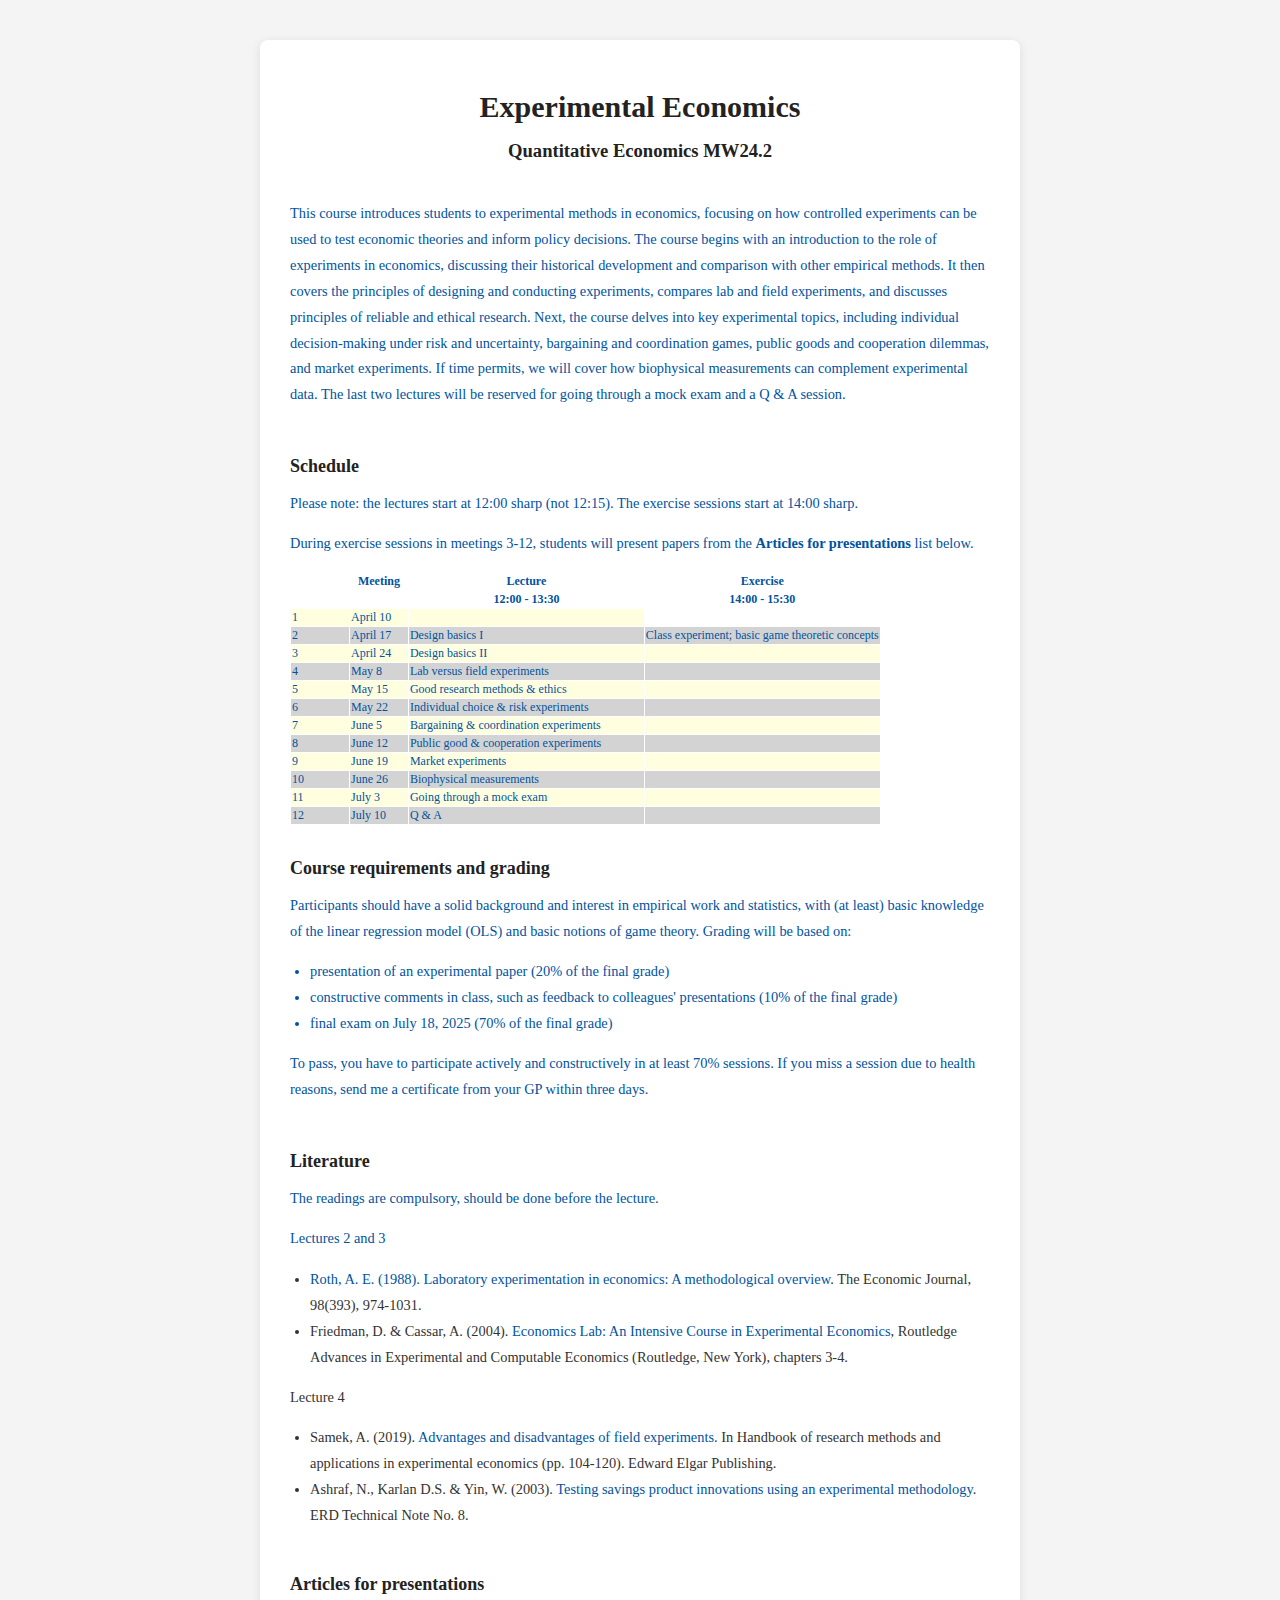
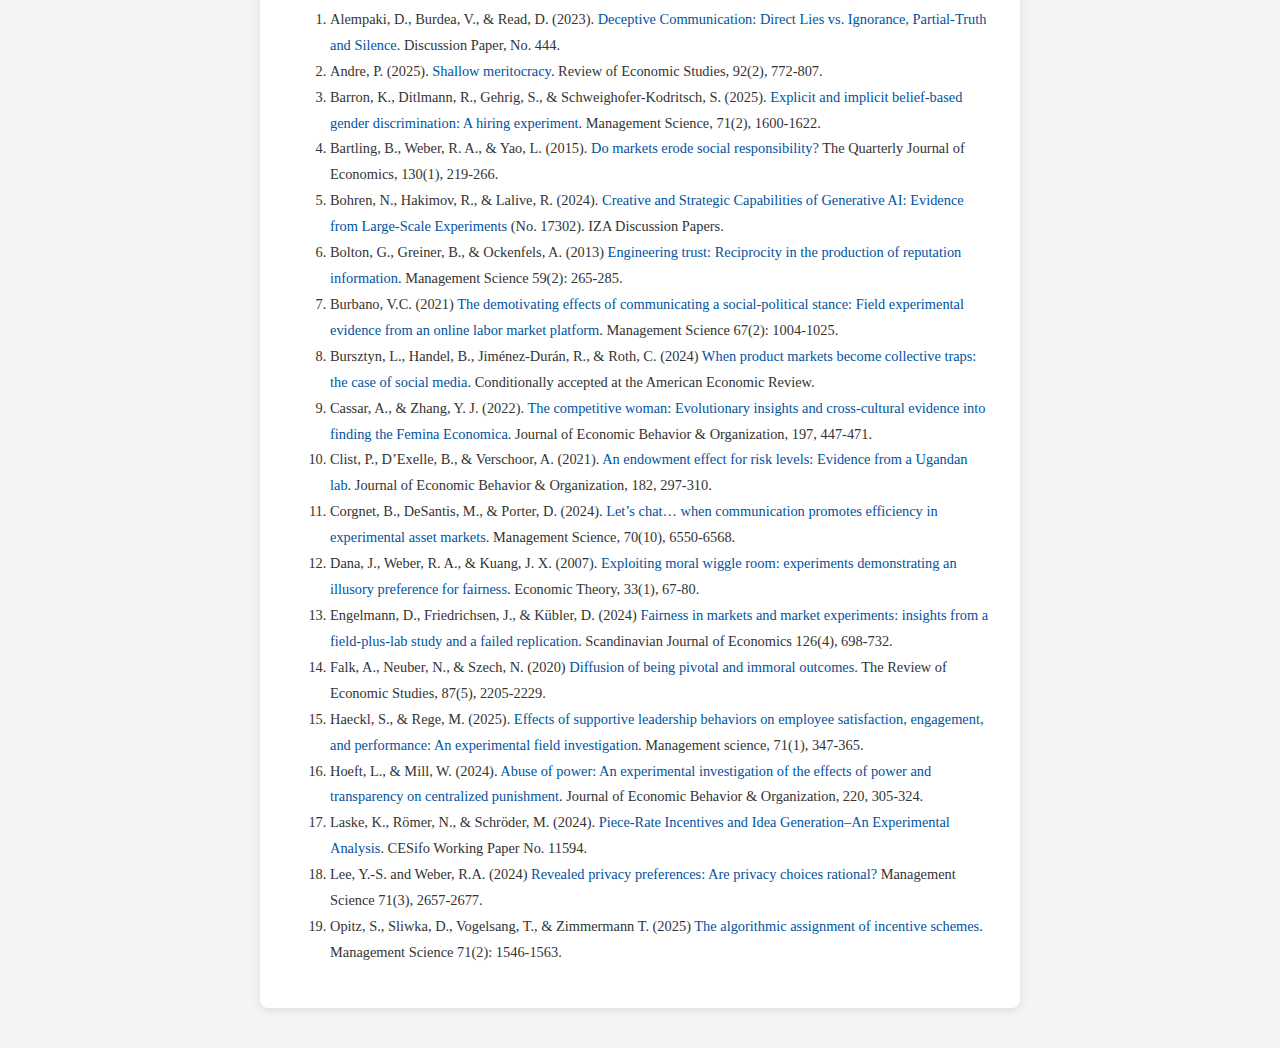
==== index.html @ a2928475 "Update index.html" ====
<!DOCTYPE html>
<html lang="en">
    <head>
        <meta charset="UTF-8">
        <meta http-equiv="X-UA-Compatible" content="IE=edge">
        <meta name="viewport" content="width=device-width, initial-scale=1.0">
        <link rel="stylesheet" href="style.css"><a href="
        <title>Experimental Economics</title>
    </head>
    <body>
        <div class="container">   
            <h1>Experimental Economics</h1>
            <h2>Quantitative Economics MW24.2</h2>
            <br>
            <p>
                This course introduces students to experimental methods in economics, focusing on how controlled 
                experiments can be used to test economic theories and inform policy decisions. The course begins with an introduction 
                to the role of experiments in economics, discussing their historical development and comparison with other empirical methods. 
                It then covers the principles of designing and conducting experiments, compares lab and field experiments, and discusses
                principles of reliable and ethical research.
                Next, the course delves into key experimental topics, including individual decision-making under risk and uncertainty, 
                bargaining and coordination games, public goods and cooperation dilemmas, and market experiments. If time permits, we will 
                cover how biophysical measurements can complement experimental data. 
                The last two lectures will be reserved for going through a mock exam and a Q & A session.
            </p>
            <br>
            <h3>Schedule</h3>
            <p>Please note: the lectures start at 12:00 sharp (not 12:15). The exercise sessions start at 14:00 sharp.</p>
            <p>During exercise sessions in meetings 3-12, students will present papers from the <b>Articles for presentations</b> list below.</p>
            <table>
                <tr style="background-color:#FFFFFF;"></a>
                  <th style="width:10%">&nbsp;</th>
                  <th style="width:10%">Meeting</th>
                  <th style="width:40%">Lecture</th>
                  <th style="width:40%">Exercise</th>
                </tr>
                <tr style="background-color:#FFFFFF;">
                    <th>&nbsp;</th>
                    <th>&nbsp;</th>
                    <th>12:00 - 13:30</th>
                    <th>14:00 - 15:30</th>
                  </tr>                
                <tr>
                  <td>1</td>  
                  <td>April 10</td>
                  <td><a href="https://www.dropbox.com/scl/fi/vbgrofi0t5a1emw2h4br3/Lecture_1.pdf?rlkey=j5sngg00bnp8q75toi586097x&st=6azu60cb&dl=0"Introduction to experiments</a></td>
                  <td style="background-color:#FFFFFF;"></td>
                </tr>
                <tr>
                  <td>2</td> 
                  <td>April 17</td>
                  <td>Design basics I</td>
                  <td>Class experiment; basic game theoretic concepts</td>
                </tr>
                <tr>
                    <td>3</td> 
                    <td>April 24</td>
                    <td>Design basics II</td>
                    <td>&nbsp;</td>
                </tr>  
                <tr>
                    <td>4</td> 
                    <td>May 8</td>
                    <td>Lab versus field experiments</td>
                    <td>&nbsp;</td>
                </tr>   
                <tr>
                    <td>5</td> 
                    <td>May 15</td>
                    <td>Good research methods & ethics</td>
                    <td>&nbsp;</td>
                </tr> 
                <tr>
                    <td>6</td> 
                    <td>May 22</td>
                    <td>Individual choice & risk experiments</td>
                    <td>&nbsp;</td>
                </tr>
                <tr>
                    <td>7</td> 
                    <td>June 5</td>
                    <td>Bargaining & coordination experiments</td>
                    <td>&nbsp;</td>
                <tr>
                  <td>8</td> 
                  <td>June 12</td>
                  <td>Public good & cooperation experiments</td>
                  <td>&nbsp;</td>
                </tr>                    
                <tr>
                    <td>9</td> 
                    <td>June 19</td>
                    <td>Market experiments</td>
                    <td>&nbsp;</td>
                </tr> 
                <tr>
                    <td>10</td> 
                    <td>June 26</td>
                    <td>Biophysical measurements</td>
                    <td>&nbsp;</td>
                </tr> 
                <tr>
                    <td>11</td> 
                    <td>July 3</td>
                    <td>Going through a mock exam</td>
                    <td>&nbsp;</td>
                </tr>   
                <tr>
                    <td>12</td> 
                    <td>July 10</td>
                    <td>Q & A</td>
                    <td>&nbsp;</td>
                </tr>                                                                                                                           
              </table> 
            <br>
            <h3>Course requirements and grading</h3>
            <p>
                Participants should have a solid background and interest in empirical work and statistics, with (at least) basic knowledge of the 
                linear regression model (OLS) and basic notions of game theory. Grading will be based on:
            </p> 
                 <ul>
                  <li>presentation of an experimental paper (20% of the final grade)</li>
                  <li>constructive comments in class, such as feedback to colleagues' presentations (10% of the final grade)</li>
                  <li>final exam on July 18, 2025 (70% of the final grade) </li>
                </ul>
            <p>    
            To pass, you have to participate actively and constructively in at least 70% sessions. If you miss a session due to health reasons, send 
            me a certificate from your GP within three days.
            </p>
            <br>
             <h3>Literature</h3>
            <p>The readings are compulsory, should be done before the lecture.</p>
            <p>Lectures 2 and 3</p>
            <ul>
                <li>Roth, A. E. (1988). <a href="https://www.dropbox.com/scl/fi/vqb1g70mbt7rr3k4dpwhp/Roth_1988_Laboratory_Experimentation.pdf?rlkey=qu9umwle7byryhwi5oecvs755&st=tt8s1czp&dl=0">Laboratory experimentation in economics: A methodological overview</a>. The Economic Journal, 98(393), 974-1031. 
                    </li>
                <li>Friedman, D. & Cassar, A. (2004). <a href="https://www.dropbox.com/scl/fi/g51mi5ais6f2twrq4s1cc/Friedman_Cassar_2004_Ch3-4_Experimental_design.pdf?rlkey=cx0uhe0u44jdwfael0ncspdec&st=m3cx46wg&dl=0">
                    Economics Lab: An Intensive Course in Experimental Economics</a>, Routledge Advances in Experimental and Computable Economics (Routledge, 
                    New York), chapters 3-4.</li>
            </ul>
            <p>Lecture 4</p>
            <ul>     
            <li>Samek, A. (2019). <a href="https://www.dropbox.com/scl/fi/4bwlc6j0nejfcqsk17yu5/Samek_2004.pdf?rlkey=dnf8pcckeew0z9q885ccyd419&st=30uqwz6j&dl=0">Advantages and disadvantages of field experiments</a>. 
                In Handbook of research methods and applications in experimental economics (pp. 104-120). Edward Elgar Publishing.</li>
                <li>Ashraf, N., Karlan D.S. & Yin, W. (2003). <a href="https://www.dropbox.com/scl/fi/9n03p03ri8ni1emvo59oy/Ashraf_Karlan_Yin_2003_testing-savings-product-innovation.pdf?rlkey=m4l8mf9v8jkhpdhtsjl9hiqo0&st=hmny1fwb&dl=0">
                    Testing savings product innovations using an experimental methodology</a>. ERD Technical Note No. 8.
                    </li>
            </ul>
            <br>
             <h3>Articles for presentations</h3>
            <ol>
                <li>Alempaki, D., Burdea, V., & Read, D. (2023). <a href="https://www.dropbox.com/scl/fi/dpi5iucrz5yqd5q15d456/Alempaki_Burdea_Read_WP_2023.pdf?rlkey=nf162dgo8brig5pznbb523431&st=wld2t8ox&dl=0">Deceptive Communication: Direct Lies vs. Ignorance, Partial-Truth and Silence</a>. Discussion Paper, No. 444.</li>
                <li>Andre, P. (2025). <a href="https://www.dropbox.com/scl/fi/5pdrnuxyb6hdfld9r92sa/Andre_ReStat_2025.pdf?rlkey=uvcnlunq307gdil2dqk63k1of&st=579v5hzq&dl=0">Shallow meritocracy</a>. Review of Economic Studies, 92(2), 772-807.</li>
                <li>Barron, K., Ditlmann, R., Gehrig, S., & Schweighofer-Kodritsch, S. (2025). <a href="https://www.dropbox.com/scl/fi/glm011kz7bogdc1m3b6of/Barron_Ditlmann_Gehrig_Schweighofer-Kodritsch_2024.pdf?rlkey=dsefltn0sld1b02ftlo8jw5r7&st=z4yqqsp7&dl=0">Explicit and implicit belief-based gender discrimination: A hiring experiment</a>. Management Science, 71(2), 1600-1622.</li>
                <li>Bartling, B., Weber, R. A., & Yao, L. (2015). <a href="https://www.dropbox.com/scl/fi/y2u4x8sozilaaam0sxd4c/Bartling_Weber_Yao_QJE_2015.pdf?rlkey=trqp9bsfud77kx9q4r7y4f6wm&st=yyfm8dd5&dl=0">Do markets erode social responsibility?</a> The Quarterly Journal of Economics, 130(1), 219-266.</li>
                <li>Bohren, N., Hakimov, R., & Lalive, R. (2024). <a href="https://www.dropbox.com/scl/fi/xqla3mvvubhfsu18cuu7n/Bohren_Hakimov_Lalive_WP_2024.pdf?rlkey=lwkk210nt0dm89k2v0c9smdu1&st=j6e7wq3k&dl=0">Creative and Strategic Capabilities of Generative AI: Evidence from Large-Scale Experiments</a> (No. 17302). IZA Discussion Papers.</li>
                <li>Bolton, G., Greiner, B., & Ockenfels, A. (2013) <a href="https://www.dropbox.com/scl/fi/54avb2sm18mb8sxdxd4vp/Bolton_Greiner_Ockenfels_MNSC_2013.pdf?rlkey=1vfmmfknr8h2ctur23949jolr&st=ki9d601x&dl=0">Engineering trust: Reciprocity in the production of reputation information</a>. Management Science 59(2): 265-285.</li>
                <li>Burbano, V.C. (2021) <a href="https://www.dropbox.com/scl/fi/538550sbtfbwr8znbh0fh/Burbano_MNSC_2021.pdf?rlkey=7hvwxor2pdojykvf5ae9u25bb&st=bqmnfox0&dl=0">The demotivating effects of communicating a social-political stance: Field experimental evidence from an online labor market platform</a>. Management Science 67(2): 1004-1025.</li>
                <li>Bursztyn, L., Handel, B.,  Jiménez-Durán, R., & Roth, C. (2024) <a href="https://www.dropbox.com/scl/fi/nmbzjkvpzh5sdxsbsgswg/Bursztyn_Handel_Jimenez-Duran_Roth_WP_2024.pdf?rlkey=xsdd75meziooaaehvg0s2mofv&st=v4un18lt&dl=0">When product markets become collective traps: the case of social media</a>. Conditionally accepted at the American Economic Review.</li>
                <li>Cassar, A., & Zhang, Y. J. (2022). <a href="https://www.dropbox.com/scl/fi/8yg4gtrl9dzxfywy9h9xg/Cassar_Zhang_JEBO_2022.pdf?rlkey=acoy8jhrdurzpb59zzziqo4l8&st=w63a943i&dl=0">The competitive woman: Evolutionary insights and cross-cultural evidence into finding the Femina Economica</a>. Journal of Economic Behavior & Organization, 197, 447-471.</li>
                <li>Clist, P., D’Exelle, B., & Verschoor, A. (2021). <a href="https://www.dropbox.com/scl/fi/ny4r81z0f6azibzzr08aq/Clist_DExelle_Verschoor_JEBO_2021.pdf?rlkey=muyw4cjsyck8glger2ddyegav&st=newc9pai&dl=0">An endowment effect for risk levels: Evidence from a Ugandan lab</a>. Journal of Economic Behavior & Organization, 182, 297-310.</li>
                <li>Corgnet, B., DeSantis, M., & Porter, D. (2024). <a href="https://www.dropbox.com/scl/fi/ntmdkcrbyqpwig2hx36sv/Corgnet_DeSantis_Porter_2023.pdf?rlkey=4r9t8qdycrr54avyktdr8afow&st=fccytdyc&dl=0">Let’s chat… when communication promotes efficiency in experimental asset markets</a>. Management Science, 70(10), 6550-6568.</li>
                <li>Dana, J., Weber, R. A., & Kuang, J. X. (2007). <a href="https://www.dropbox.com/scl/fi/1l1qir2zmbvv857aafzz7/Dana_Weber_Kuang_ET_2007.pdf?rlkey=rz3bgjt0zapkuai05aewnhfv0&st=831whmw9&dl=0">Exploiting moral wiggle room: experiments demonstrating an illusory preference for fairness</a>. Economic Theory, 33(1), 67-80.</li>
                <li>Engelmann, D., Friedrichsen, J., & Kübler, D. (2024) <a href="https://www.dropbox.com/scl/fi/4v12skvnhpktgb6dzisgd/Engelmann_Friedrichsen_Kuebler_ScandJ_2024.pdf?rlkey=8bws9abs1vhyuxy6zschxxf7b&st=4e66btkj&dl=0">Fairness in markets and market experiments: insights from a field-plus-lab study and a failed replication</a>. Scandinavian Journal of Economics 126(4), 698-732.</li>
                <li>Falk, A., Neuber, N., & Szech, N. (2020) <a href="https://www.dropbox.com/scl/fi/7uf93ktab1kg5jtxp0oj7/Falk_Neuber_Szech_ReStat_2020.pdf?rlkey=m1lglfpeie3qzs5fz6oja1l2o&st=p4q2bwe2&dl=0">Diffusion of being pivotal and immoral outcomes</a>. The Review of Economic Studies, 87(5), 2205-2229.</li>
                <li>Haeckl, S., & Rege, M. (2025). <a href="https://www.dropbox.com/scl/fi/oywrg5ewkf0v1ytybeccf/Haeckl_Rege_MNSC_2025.pdf?rlkey=6kyl67js1331hfp8532c7e06a&st=3tr3q5vr&dl=0">Effects of supportive leadership behaviors on employee satisfaction, engagement, and performance: An experimental field investigation</a>. Management science, 71(1), 347-365.</li>
                <li>Hoeft, L., & Mill, W. (2024). <a href="https://www.dropbox.com/scl/fi/8z9hnze0cu70002baraky/Hoeft_Mill_JEBO_2024.pdf?rlkey=miftsl5ehgio54ohhdbwow47y&st=u25paiil&dl=0">Abuse of power: An experimental investigation of the effects of power and transparency on centralized punishment</a>. Journal of Economic Behavior & Organization, 220, 305-324.</li>
                <li>Laske, K., Römer, N., & Schröder, M. (2024). <a href="https://www.dropbox.com/scl/fi/eu90nm4osdft2zrmy20wi/Laske_Roemer_Schroeder_WP_2024.pdf?rlkey=wubr9epb1dyrcfpztl1dwx1iy&st=n2utvnji&dl=0">Piece-Rate Incentives and Idea Generation–An Experimental Analysis</a>. CESifo Working Paper No. 11594.</li>
                <li>Lee, Y.-S. and Weber, R.A. (2024) <a href="https://www.dropbox.com/scl/fi/h0x11yavb7z7nrfdwh54m/Lee_Weber_MNSC_2025.pdf?rlkey=bfwf7kj3nvlx7f1ube6ctjgn6&st=nlhl505a&dl=0">Revealed privacy preferences: Are privacy choices rational?</a> Management Science 71(3), 2657-2677.</li>
                <li>Opitz, S., Sliwka, D., Vogelsang, T., & Zimmermann T. (2025) <a href="https://www.dropbox.com/scl/fi/5mzvdn1yij3maxarx3zpp/Opitz_Sliwka_Vogelsang_Zimmermann_MNSC_2025.pdf?rlkey=8y7fqyjc4eyt2bcf0jt1ooptd&st=dcuzov8h&dl=0">The algorithmic assignment of incentive schemes</a>. Management Science 71(2): 1546-1563.</li>
            </ol>
            

        </div>
    </body>
</html>
---- style.css ----
html {
    font-size: 12px;
    font-family: 'Garamond', serif;
    background-color: #F4F4F4;
    color: #333;
}

body {
    max-width: 700px;
    margin: 40px auto;
    background-color: white;
    padding: 30px;
    border-radius: 8px;
    box-shadow: 0 2px 10px rgba(0, 0, 0, 0.1);
}

h1 {
    font-size: 2.5rem;
    text-align: center;
    margin-bottom: 10px;
    color: #222;
}

h2 {
    font-size: 1.55rem;
    text-align: center;
    margin-bottom: 10px;
    color: #222;
}

h3 {
    font-size: 1.5rem;
    text-align: left;
    margin-bottom: 10px;
    color: #222;
}

p, li {
    font-size: 1.2rem;
    line-height: 1.8;
}

ul {
    padding-left: 20px;
}

a {
    color: #00539F;
    text-decoration: none;
}

a:hover {
    text-decoration: underline;
}

table, th, td {
    border: 1px solid white;
    border-collapse: collapse;
  }
 
tbody tr:nth-child(odd) {
    background-color: #FFFFE0;
  }
tbody tr:nth-child(even) {
    background-color: #D3D3D3;
  }
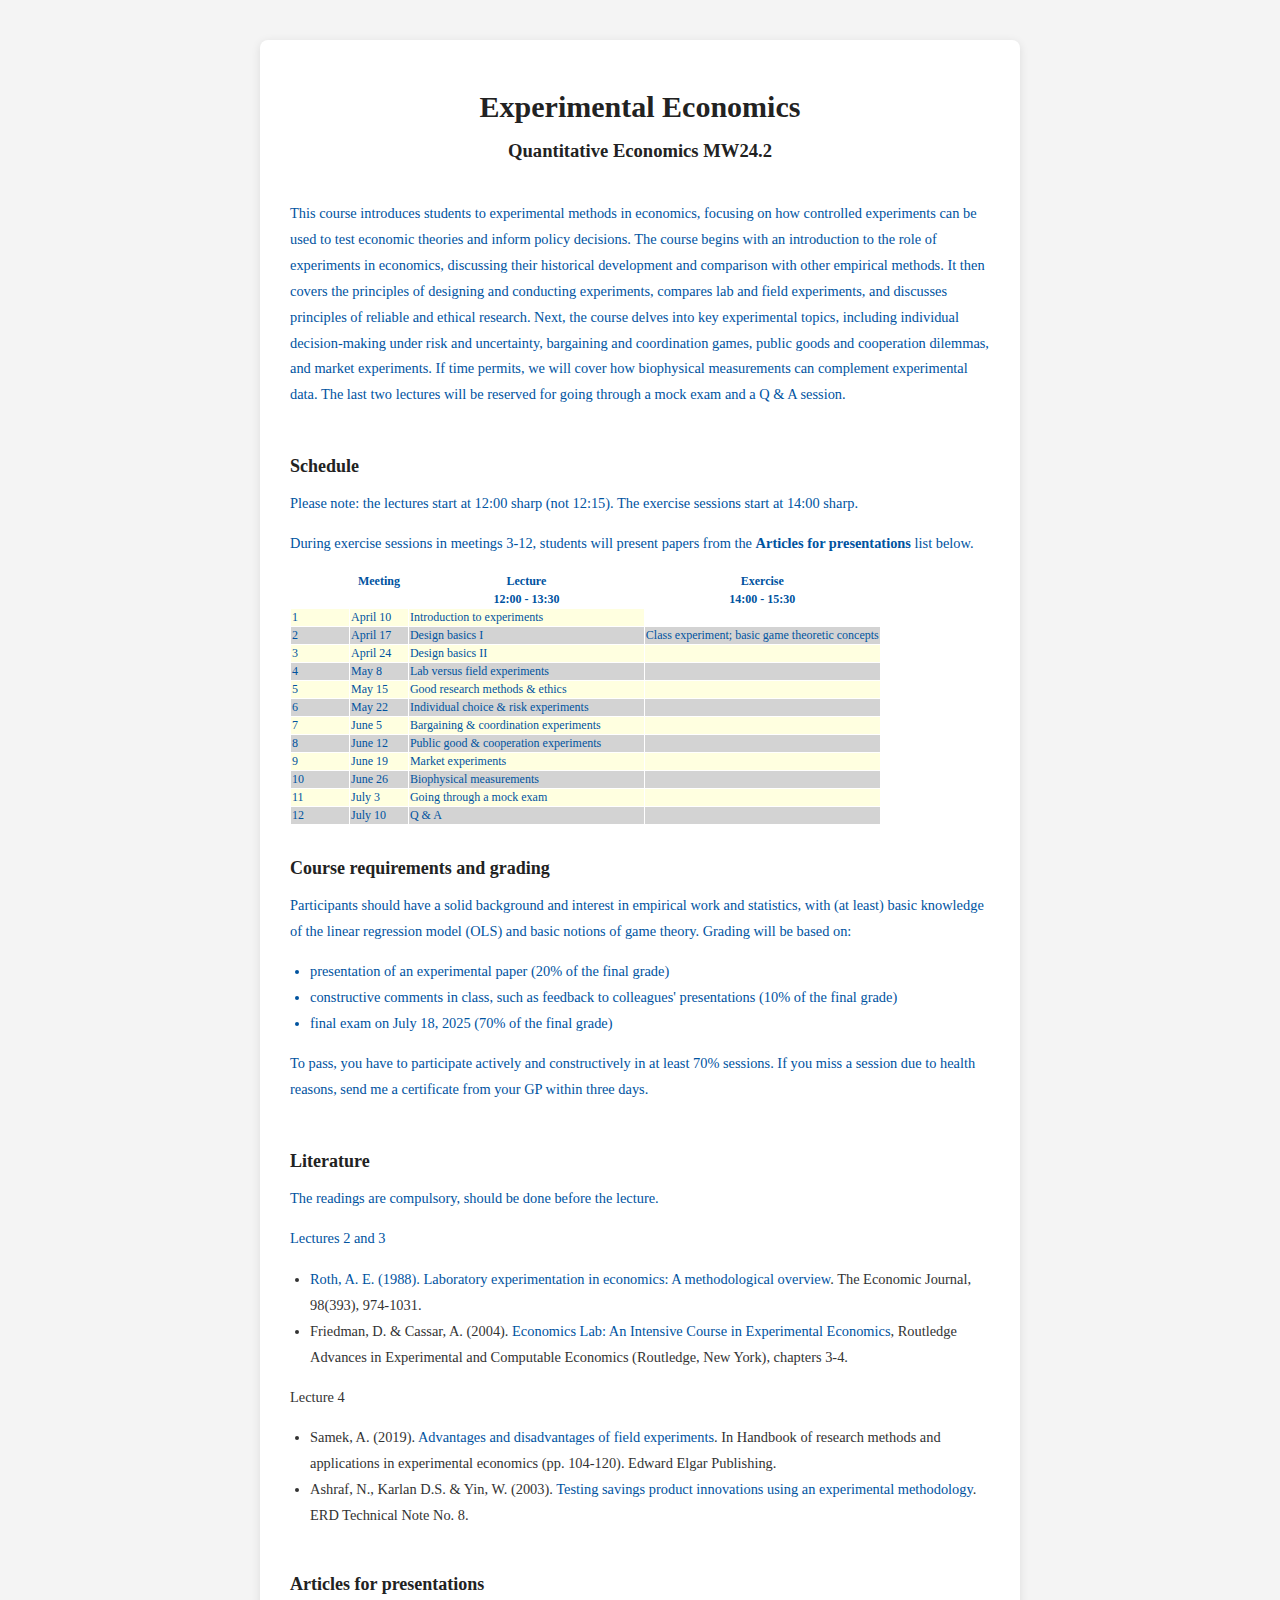
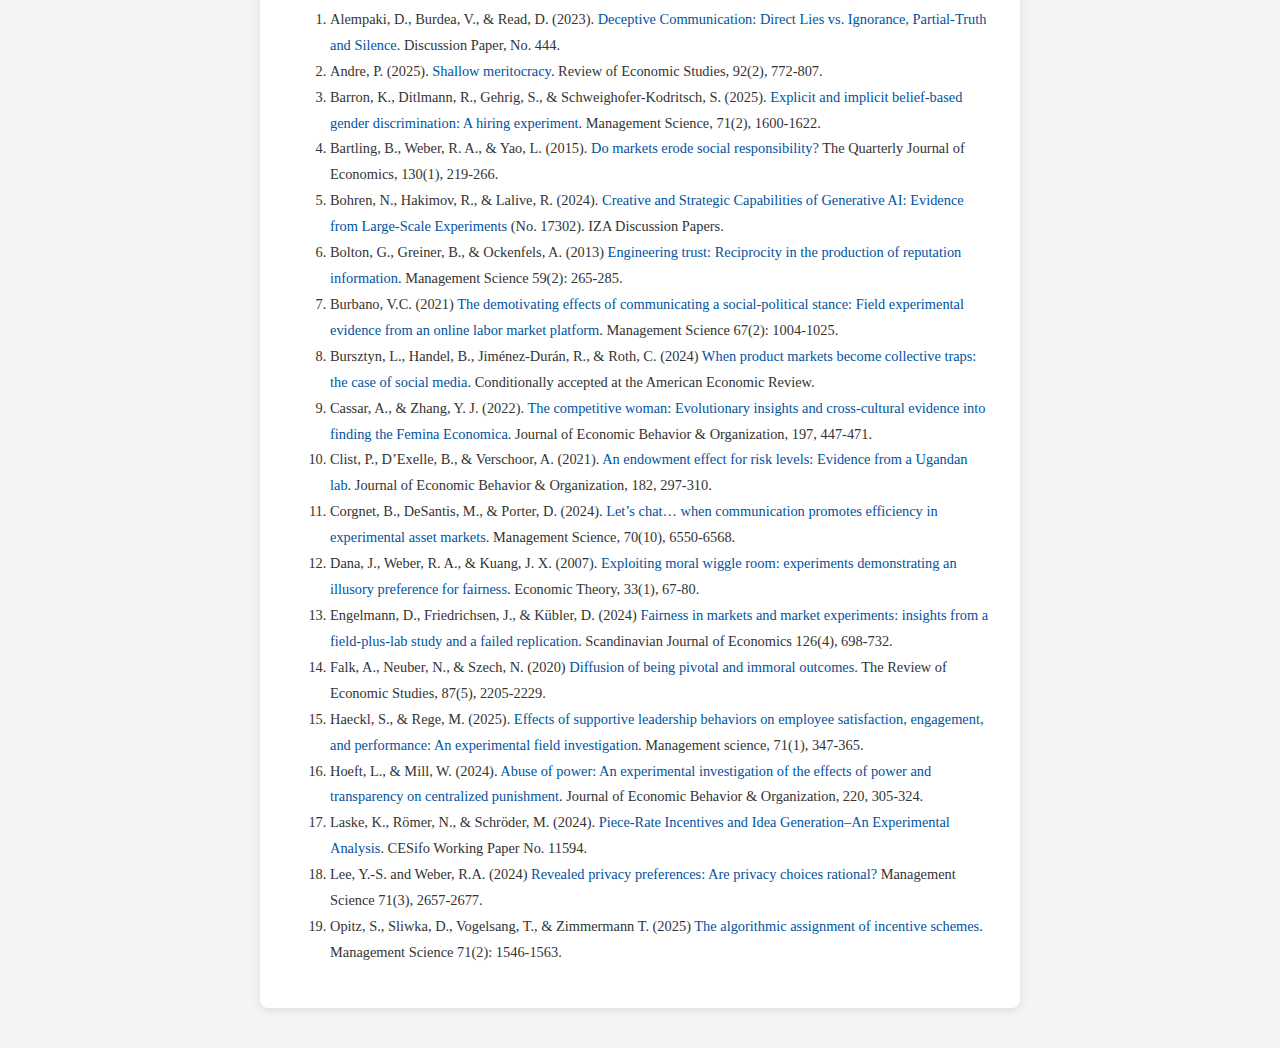
==== commit 765aff2f: "Update index.html" ====
--- a/index.html
+++ b/index.html
@@ -43,7 +43,7 @@
                 <tr>
                   <td>1</td>  
                   <td>April 10</td>
-                  <td><a href="https://www.dropbox.com/scl/fi/vbgrofi0t5a1emw2h4br3/Lecture_1.pdf?rlkey=j5sngg00bnp8q75toi586097x&st=6azu60cb&dl=0"Introduction to experiments</a></td>
+                  <td><a href="https://www.dropbox.com/scl/fi/vbgrofi0t5a1emw2h4br3/Lecture_1.pdf?rlkey=j5sngg00bnp8q75toi586097x&st=6azu60cb&dl=0">Introduction to experiments</a></td>
                   <td style="background-color:#FFFFFF;"></td>
                 </tr>
                 <tr>
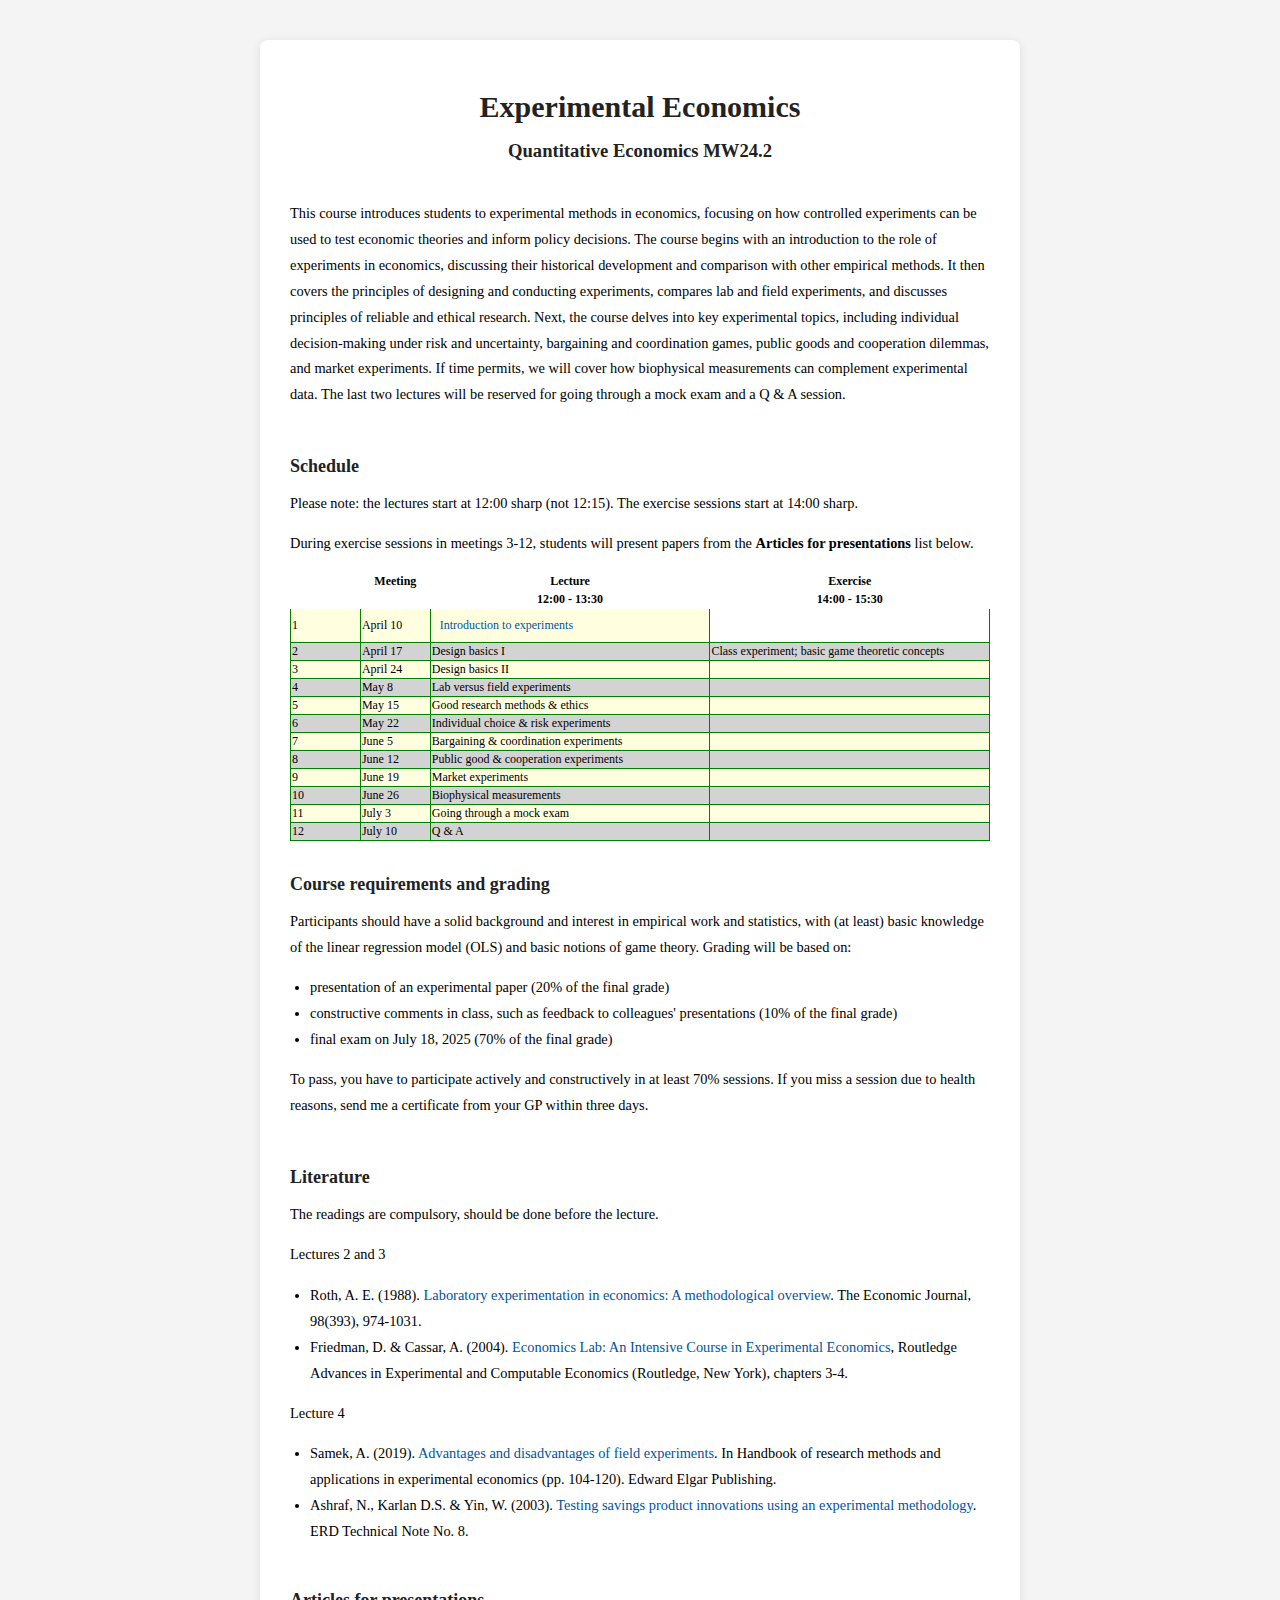
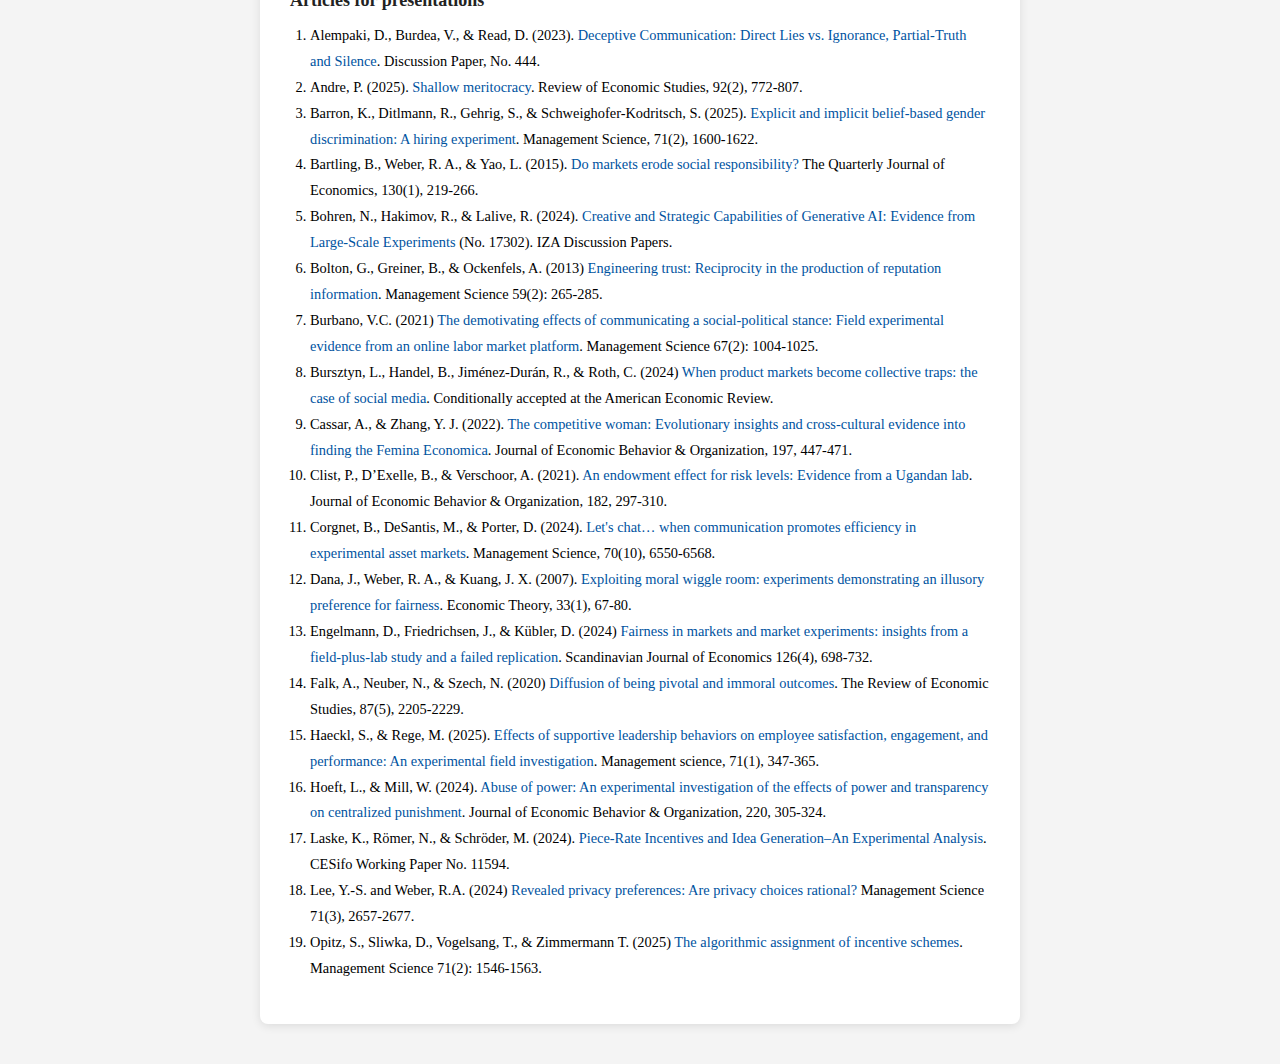
==== commit 27e09448: "Update index.html" ====
--- a/index.html
+++ b/index.html
@@ -4,7 +4,7 @@
         <meta charset="UTF-8">
         <meta http-equiv="X-UA-Compatible" content="IE=edge">
         <meta name="viewport" content="width=device-width, initial-scale=1.0">
-        <link rel="stylesheet" href="style.css"><a href="
+        <link rel="stylesheet" href="style.css">
         <title>Experimental Economics</title>
     </head>
     <body>
@@ -159,7 +159,7 @@
                 <li>Bursztyn, L., Handel, B.,  Jiménez-Durán, R., & Roth, C. (2024) <a href="https://www.dropbox.com/scl/fi/nmbzjkvpzh5sdxsbsgswg/Bursztyn_Handel_Jimenez-Duran_Roth_WP_2024.pdf?rlkey=xsdd75meziooaaehvg0s2mofv&st=v4un18lt&dl=0">When product markets become collective traps: the case of social media</a>. Conditionally accepted at the American Economic Review.</li>
                 <li>Cassar, A., & Zhang, Y. J. (2022). <a href="https://www.dropbox.com/scl/fi/8yg4gtrl9dzxfywy9h9xg/Cassar_Zhang_JEBO_2022.pdf?rlkey=acoy8jhrdurzpb59zzziqo4l8&st=w63a943i&dl=0">The competitive woman: Evolutionary insights and cross-cultural evidence into finding the Femina Economica</a>. Journal of Economic Behavior & Organization, 197, 447-471.</li>
                 <li>Clist, P., D’Exelle, B., & Verschoor, A. (2021). <a href="https://www.dropbox.com/scl/fi/ny4r81z0f6azibzzr08aq/Clist_DExelle_Verschoor_JEBO_2021.pdf?rlkey=muyw4cjsyck8glger2ddyegav&st=newc9pai&dl=0">An endowment effect for risk levels: Evidence from a Ugandan lab</a>. Journal of Economic Behavior & Organization, 182, 297-310.</li>
-                <li>Corgnet, B., DeSantis, M., & Porter, D. (2024). <a href="https://www.dropbox.com/scl/fi/ntmdkcrbyqpwig2hx36sv/Corgnet_DeSantis_Porter_2023.pdf?rlkey=4r9t8qdycrr54avyktdr8afow&st=fccytdyc&dl=0">Let’s chat… when communication promotes efficiency in experimental asset markets</a>. Management Science, 70(10), 6550-6568.</li>
+                <li>Corgnet, B., DeSantis, M., & Porter, D. (2024). <a href="https://www.dropbox.com/scl/fi/ntmdkcrbyqpwig2hx36sv/Corgnet_DeSantis_Porter_2023.pdf?rlkey=4r9t8qdycrr54avyktdr8afow&st=fccytdyc&dl=0">Let's chat… when communication promotes efficiency in experimental asset markets</a>. Management Science, 70(10), 6550-6568.</li>
                 <li>Dana, J., Weber, R. A., & Kuang, J. X. (2007). <a href="https://www.dropbox.com/scl/fi/1l1qir2zmbvv857aafzz7/Dana_Weber_Kuang_ET_2007.pdf?rlkey=rz3bgjt0zapkuai05aewnhfv0&st=831whmw9&dl=0">Exploiting moral wiggle room: experiments demonstrating an illusory preference for fairness</a>. Economic Theory, 33(1), 67-80.</li>
                 <li>Engelmann, D., Friedrichsen, J., & Kübler, D. (2024) <a href="https://www.dropbox.com/scl/fi/4v12skvnhpktgb6dzisgd/Engelmann_Friedrichsen_Kuebler_ScandJ_2024.pdf?rlkey=8bws9abs1vhyuxy6zschxxf7b&st=4e66btkj&dl=0">Fairness in markets and market experiments: insights from a field-plus-lab study and a failed replication</a>. Scandinavian Journal of Economics 126(4), 698-732.</li>
                 <li>Falk, A., Neuber, N., & Szech, N. (2020) <a href="https://www.dropbox.com/scl/fi/7uf93ktab1kg5jtxp0oj7/Falk_Neuber_Szech_ReStat_2020.pdf?rlkey=m1lglfpeie3qzs5fz6oja1l2o&st=p4q2bwe2&dl=0">Diffusion of being pivotal and immoral outcomes</a>. The Review of Economic Studies, 87(5), 2205-2229.</li>
--- a/style.css
+++ b/style.css
@@ -38,29 +38,53 @@
 p, li {
     font-size: 1.2rem;
     line-height: 1.8;
+    color: #000;
 }
 
-ul {
+ul, ol {
     padding-left: 20px;
 }
 
+/* All text should be black by default */
+body {
+    color: #000;
+}
+
+/* Only link text should be blue */
 a {
     color: #00539F;
     text-decoration: none;
 }
 
-a:hover {
-    text-decoration: underline;
-}
-
+/* Table styling */
 table, th, td {
     border: 1px solid white;
     border-collapse: collapse;
-  }
- 
+}
+
+td {
+    width: 200px;
+    border: solid 1px green;
+    height: 100%;
+}
+
 tbody tr:nth-child(odd) {
     background-color: #FFFFE0;
-  }
+}
+
 tbody tr:nth-child(even) {
     background-color: #D3D3D3;
-  }
+}
+
+/* Make lecture links full-width */
+td a[href*="dropbox.com"] {
+    display: block;
+    height: 100%;
+    width: 100%;
+    padding: 8px;
+    box-sizing: border-box;
+}
+
+td a[href*="dropbox.com"]:hover {
+    background-color: yellow;
+}
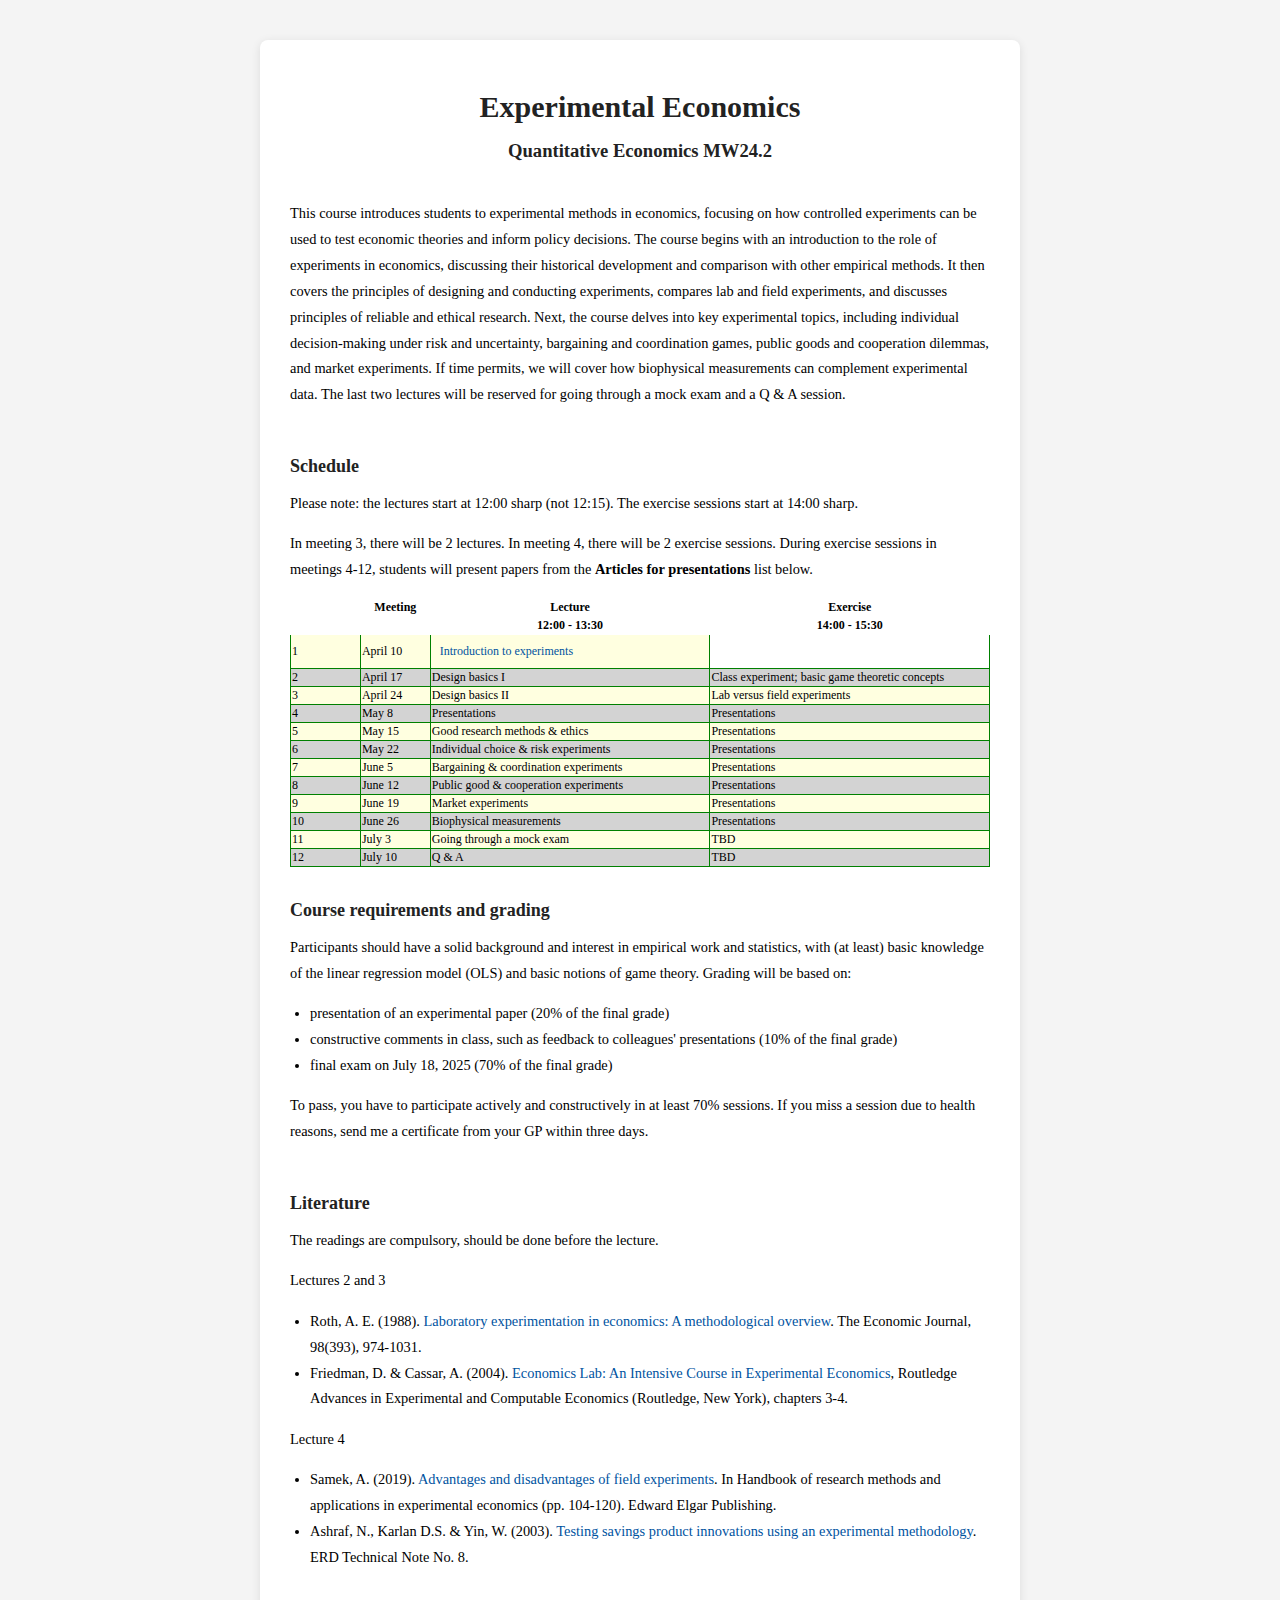
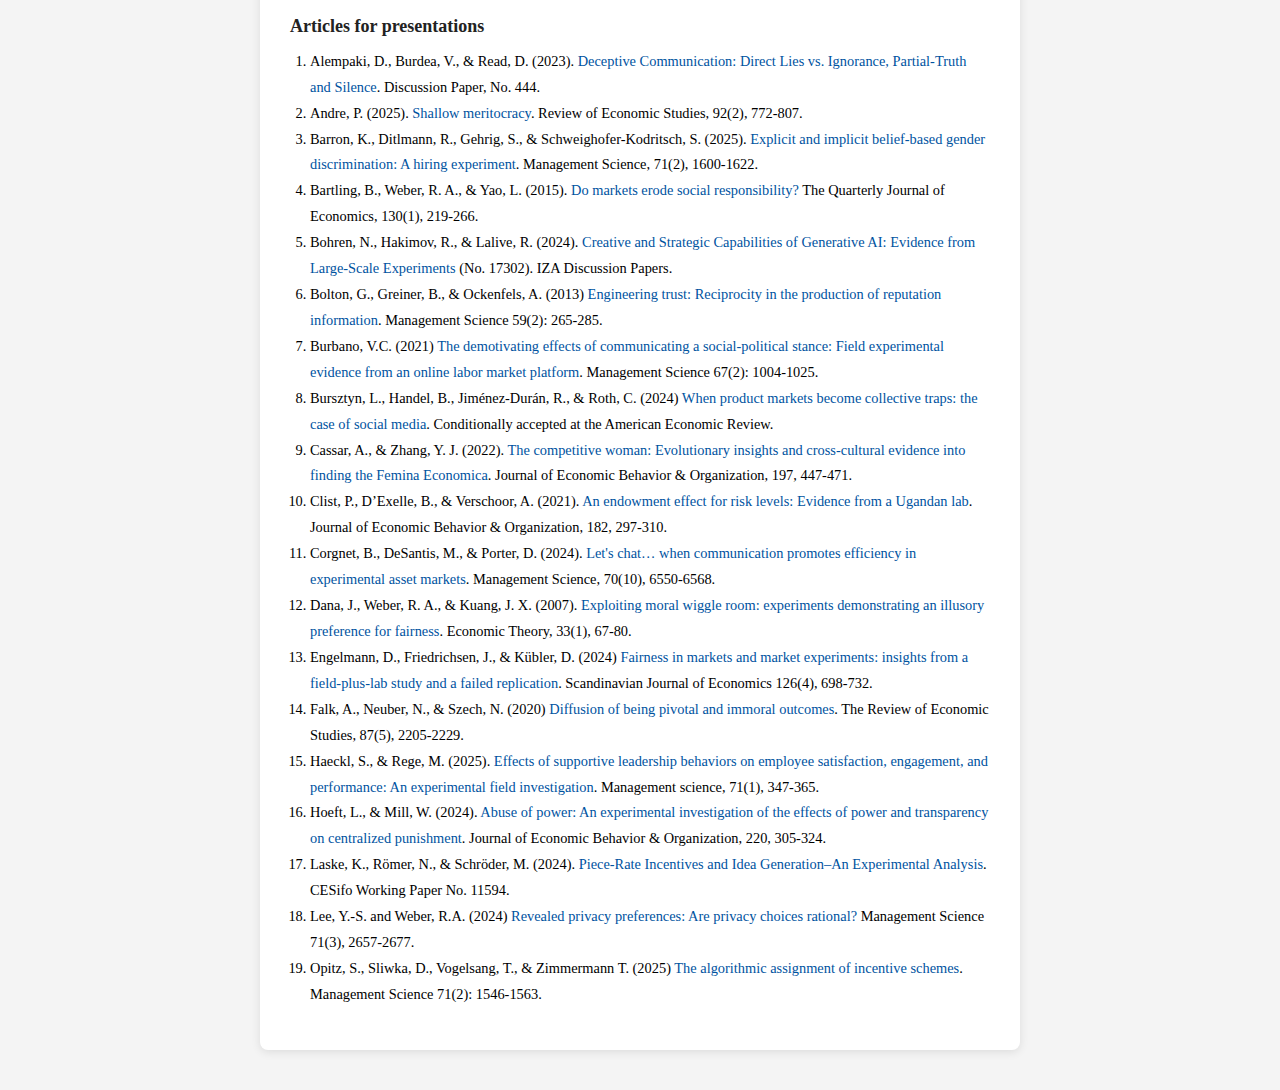
==== commit 0cd1e622: "Update index.html" ====
--- a/index.html
+++ b/index.html
@@ -26,7 +26,7 @@
             <br>
             <h3>Schedule</h3>
             <p>Please note: the lectures start at 12:00 sharp (not 12:15). The exercise sessions start at 14:00 sharp.</p>
-            <p>During exercise sessions in meetings 3-12, students will present papers from the <b>Articles for presentations</b> list below.</p>
+            <p>In meeting 3, there will be 2 lectures. In meeting 4, there will be 2 exercise sessions. During exercise sessions in meetings 4-12, students will present papers from the <b>Articles for presentations</b> list below.</p>
             <table>
                 <tr style="background-color:#FFFFFF;"></a>
                   <th style="width:10%">&nbsp;</th>
@@ -56,60 +56,60 @@
                     <td>3</td> 
                     <td>April 24</td>
                     <td>Design basics II</td>
-                    <td>&nbsp;</td>
+                    <td>Lab versus field experiments</td>
                 </tr>  
                 <tr>
                     <td>4</td> 
                     <td>May 8</td>
-                    <td>Lab versus field experiments</td>
-                    <td>&nbsp;</td>
+                    <td>Presentations</td>
+                    <td>Presentations</td>
                 </tr>   
                 <tr>
                     <td>5</td> 
                     <td>May 15</td>
                     <td>Good research methods & ethics</td>
-                    <td>&nbsp;</td>
+                    <td>Presentations</td>
                 </tr> 
                 <tr>
                     <td>6</td> 
                     <td>May 22</td>
                     <td>Individual choice & risk experiments</td>
-                    <td>&nbsp;</td>
+                    <td>Presentations</td>
                 </tr>
                 <tr>
                     <td>7</td> 
                     <td>June 5</td>
                     <td>Bargaining & coordination experiments</td>
-                    <td>&nbsp;</td>
+                    <td>Presentations</td>
                 <tr>
                   <td>8</td> 
                   <td>June 12</td>
                   <td>Public good & cooperation experiments</td>
-                  <td>&nbsp;</td>
+                  <td>Presentations</td>
                 </tr>                    
                 <tr>
                     <td>9</td> 
                     <td>June 19</td>
                     <td>Market experiments</td>
-                    <td>&nbsp;</td>
+                    <td>Presentations</td>
                 </tr> 
                 <tr>
                     <td>10</td> 
                     <td>June 26</td>
                     <td>Biophysical measurements</td>
-                    <td>&nbsp;</td>
+                    <td>Presentations</td>
                 </tr> 
                 <tr>
                     <td>11</td> 
                     <td>July 3</td>
                     <td>Going through a mock exam</td>
-                    <td>&nbsp;</td>
+                    <td>TBD</td>
                 </tr>   
                 <tr>
                     <td>12</td> 
                     <td>July 10</td>
                     <td>Q & A</td>
-                    <td>&nbsp;</td>
+                    <td>TBD</td>
                 </tr>                                                                                                                           
               </table> 
             <br>
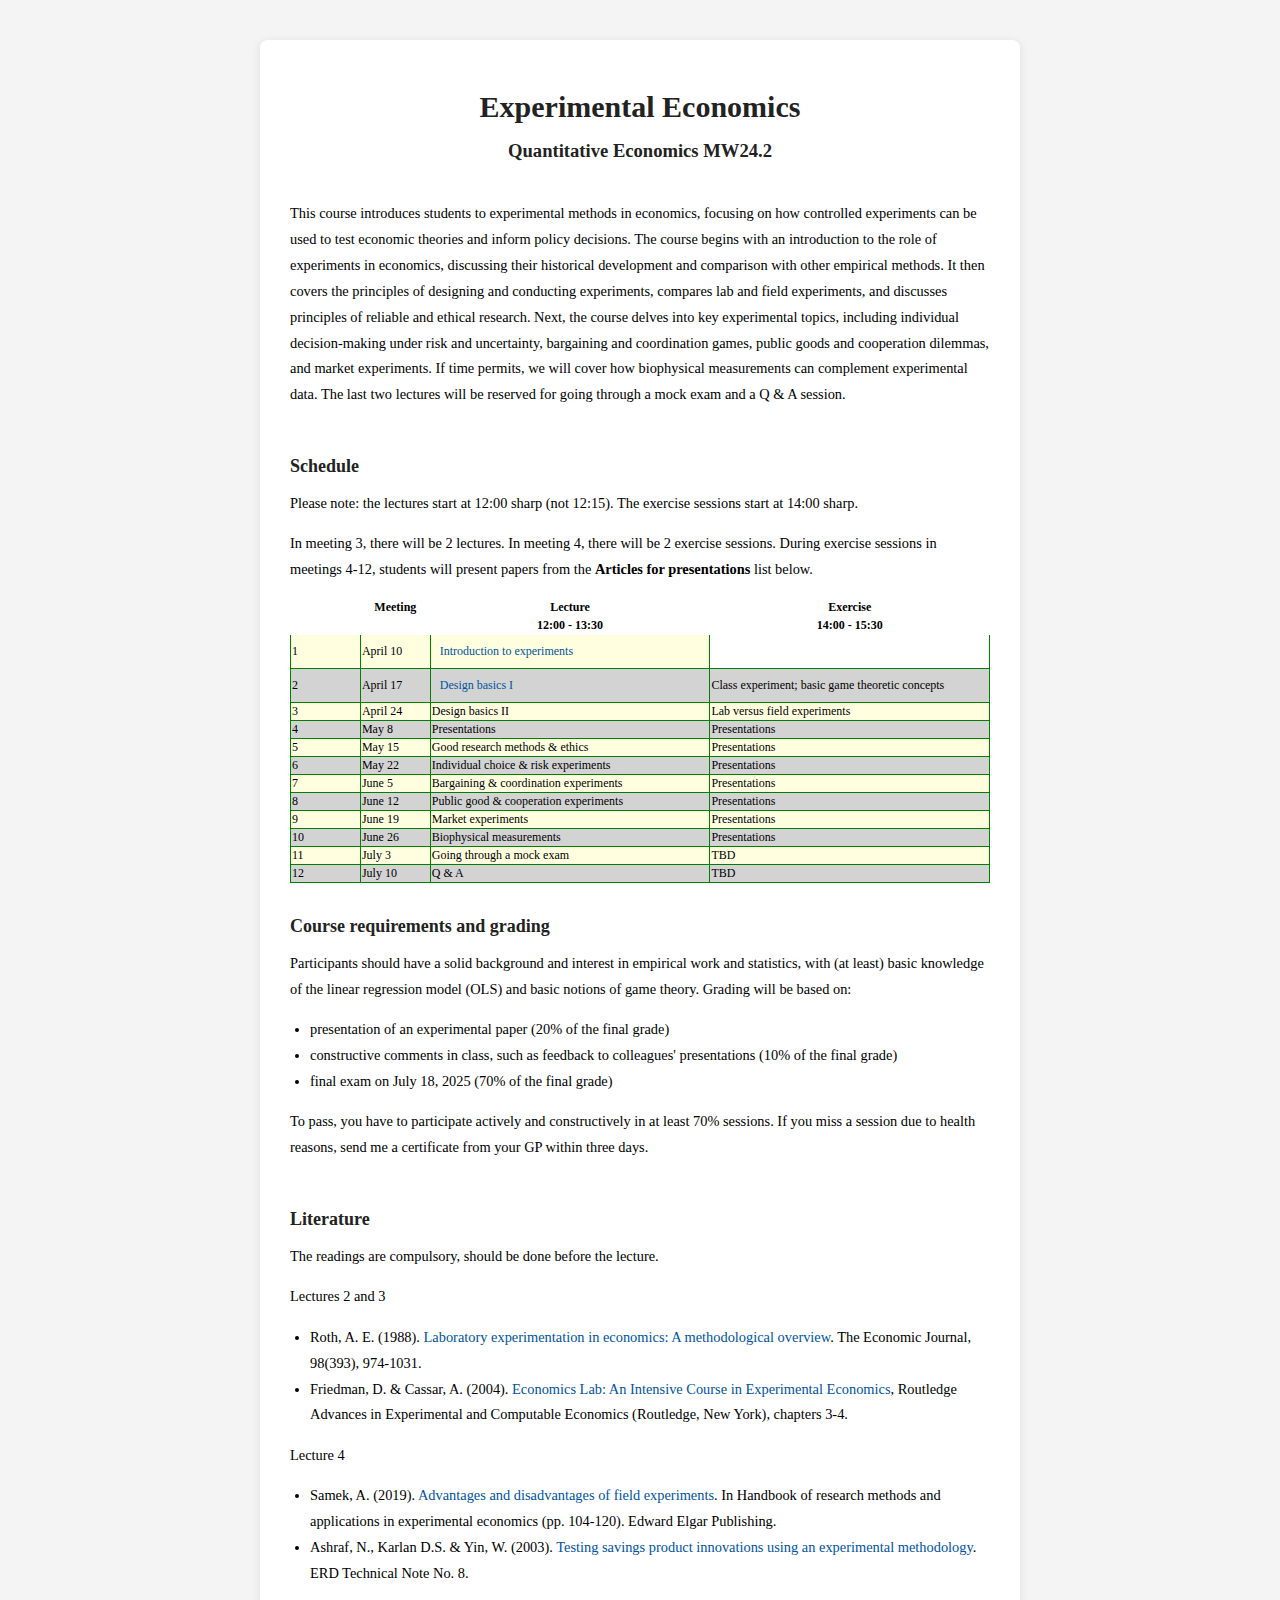
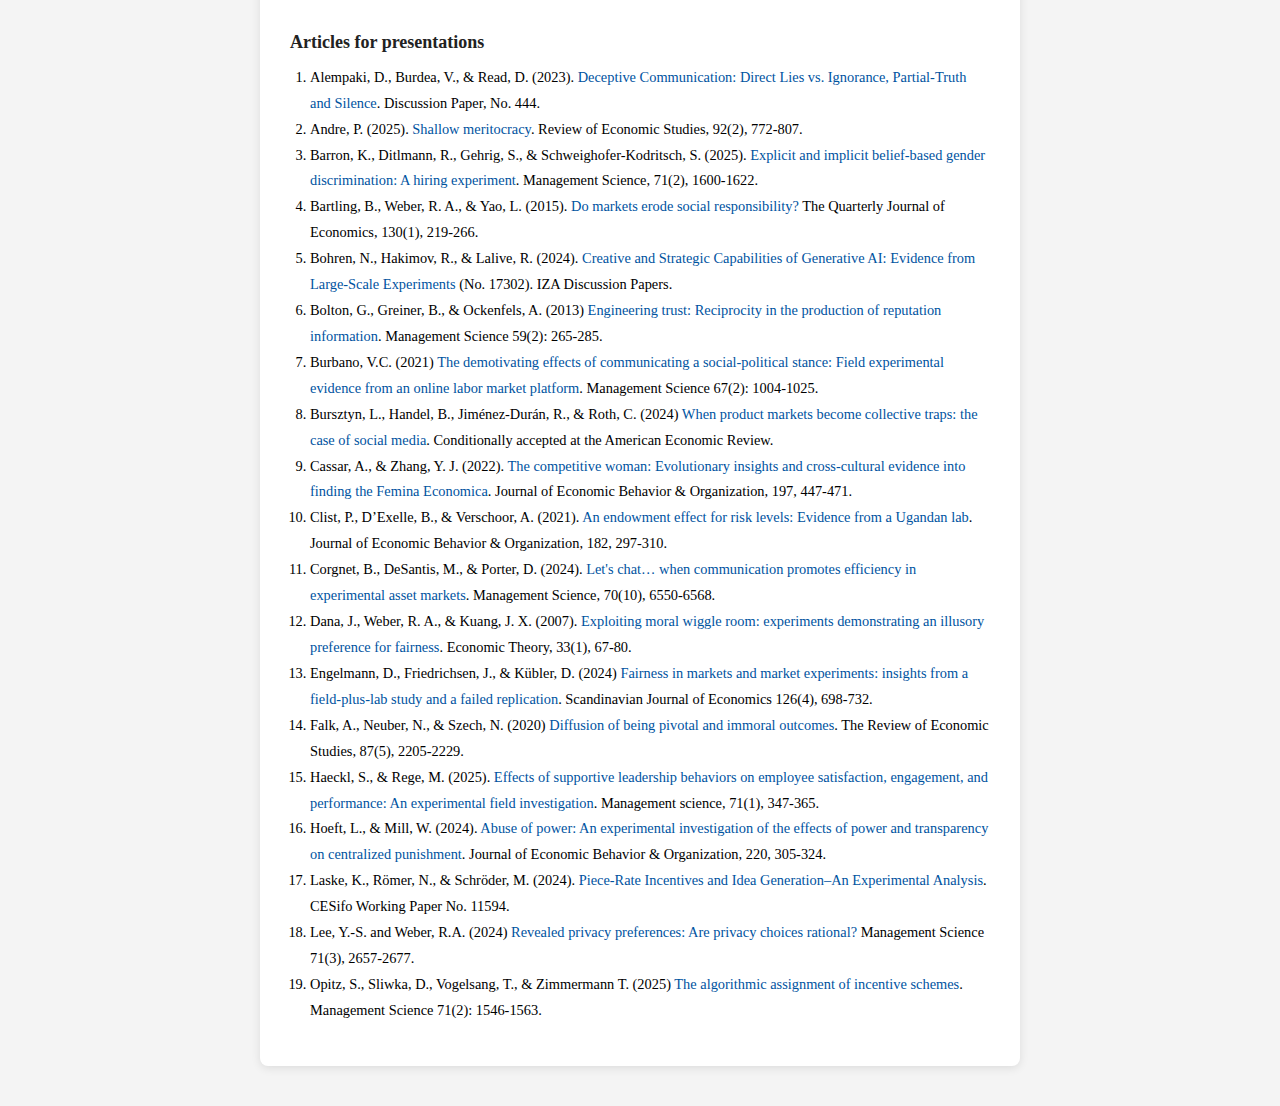
==== commit 06760a8f: "Update index.html" ====
--- a/index.html
+++ b/index.html
@@ -49,7 +49,7 @@
                 <tr>
                   <td>2</td> 
                   <td>April 17</td>
-                  <td>Design basics I</td>
+                  <td><a href="https://www.dropbox.com/scl/fi/5okve760qil66k1iqgdli/Lecture_2.pdf?rlkey=4ipg167sabbj29wi8ii7xieds&st=my2zi0n1&dl=0">Design basics I</a></td>
                   <td>Class experiment; basic game theoretic concepts</td>
                 </tr>
                 <tr>
